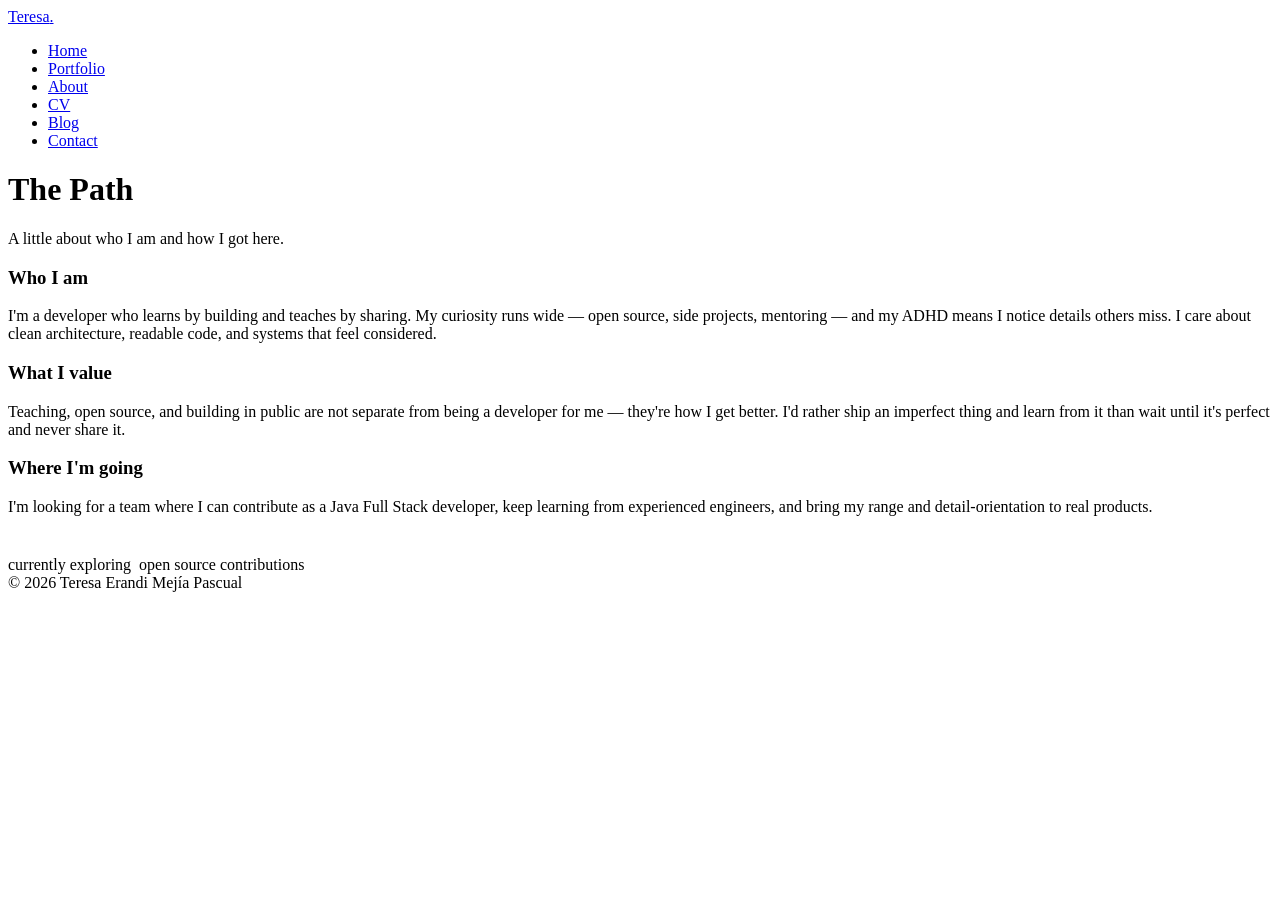
==== about.html @ 1767b1c6 "Add portfolio, about, cv, blog, contact pages" ====
<!DOCTYPE html>
<html lang="en">
<head>
  <meta charset="UTF-8" />
  <meta name="viewport" content="width=device-width, initial-scale=1.0" />
  <title>About — Teresa Erandi Mejía Pascual</title>
  <meta name="description" content="About Teresa Erandi Mejía Pascual, Java Full Stack developer." />
  <link rel="preconnect" href="https://fonts.googleapis.com" />
  <link rel="preconnect" href="https://fonts.gstatic.com" crossorigin />
  <link href="https://fonts.googleapis.com/css2?family=Fraunces:ital,opsz,wght@0,9..144,400;0,9..144,600;1,9..144,500&family=Inter:wght@400;500;600&family=JetBrains+Mono:wght@400;500&display=swap" rel="stylesheet" />
  <link rel="stylesheet" href="assets/css/style.css" />
</head>
<body>
  <nav class="nav">
    <div class="container">
      <a class="nav__brand" href="index.html">Teresa<span>.</span></a>
      <ul class="nav__links">
        <li><a href="index.html">Home</a></li>
        <li><a href="portfolio.html">Portfolio</a></li>
        <li><a href="about.html">About</a></li>
        <li><a href="cv.html">CV</a></li>
        <li><a href="blog.html">Blog</a></li>
        <li><a href="contact.html">Contact</a></li>
      </ul>
    </div>
  </nav>

  <main class="section">
    <div class="container">
      <h1 class="section__title reveal">The Path</h1>
      <p class="section__sub reveal">A little about who I am and how I got here.</p>

      <div class="grid">
        <article class="card reveal">
          <h3>Who I am</h3>
          <p>I'm a developer who learns by building and teaches by sharing. My curiosity runs wide — open source, side projects, mentoring — and my ADHD means I notice details others miss. I care about clean architecture, readable code, and systems that feel considered.</p>
        </article>

        <article class="card reveal">
          <h3>What I value</h3>
          <p>Teaching, open source, and building in public are not separate from being a developer for me — they're how I get better. I'd rather ship an imperfect thing and learn from it than wait until it's perfect and never share it.</p>
        </article>

        <article class="card reveal">
          <h3>Where I'm going</h3>
          <p>I'm looking for a team where I can contribute as a Java Full Stack developer, keep learning from experienced engineers, and bring my range and detail-orientation to real products.</p>
        </article>
      </div>

      <div class="lantern" style="margin-top:40px;">
        <span class="lantern__dot"></span>
        <span>currently exploring&nbsp;</span>
        <span class="lantern__text">open source contributions</span>
      </div>
    </div>
  </main>

  <footer class="footer">
    <div class="container">© <span id="year"></span> Teresa Erandi Mejía Pascual</div>
  </footer>
  <script src="assets/js/main.js"></script>
  <script src="assets/js/fireflies.js"></script>
  <script>document.getElementById('year').textContent = new Date().getFullYear();</script>
</body>
</html>
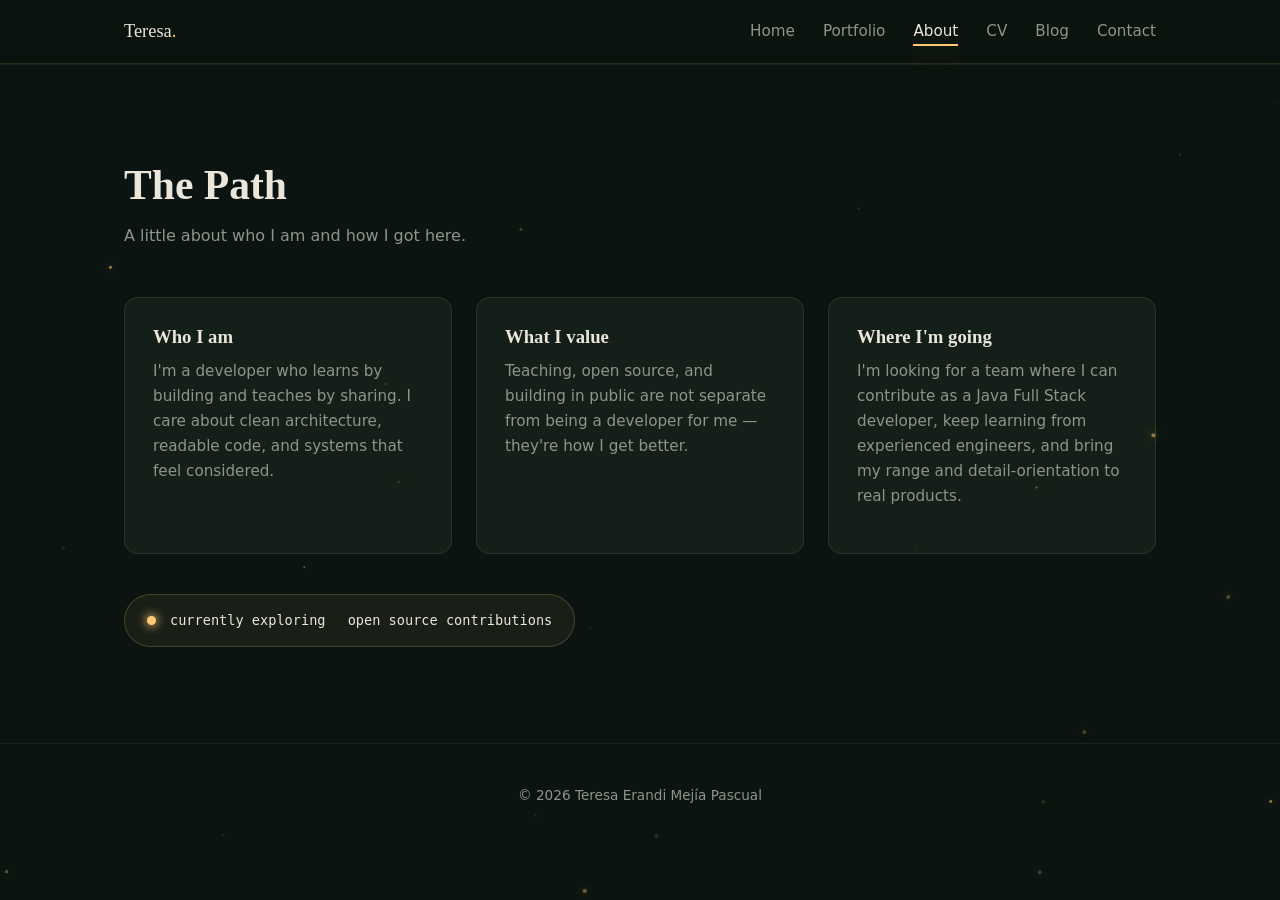
==== commit 9340b2a2: "about updated" ====
--- a/about.html
+++ b/about.html
@@ -33,12 +33,12 @@
       <div class="grid">
         <article class="card reveal">
           <h3>Who I am</h3>
-          <p>I'm a developer who learns by building and teaches by sharing. My curiosity runs wide — open source, side projects, mentoring — and my ADHD means I notice details others miss. I care about clean architecture, readable code, and systems that feel considered.</p>
+          <p>I'm a developer who learns by building and teaches by sharing. I care about clean architecture, readable code, and systems that feel considered.</p>
         </article>
 
         <article class="card reveal">
           <h3>What I value</h3>
-          <p>Teaching, open source, and building in public are not separate from being a developer for me — they're how I get better. I'd rather ship an imperfect thing and learn from it than wait until it's perfect and never share it.</p>
+          <p>Teaching, open source, and building in public are not separate from being a developer for me — they're how I get better.</p>
         </article>
 
         <article class="card reveal">
--- a/assets/css/style.css
+++ b/assets/css/style.css
@@ -0,0 +1,167 @@
+/* ============ LUMINA — Teresa Erandi Mejía Pascual ============ */
+:root {
+  --bg-forest:      #0B1410;
+  --bg-surface:     #131F18;
+  --text-parchment: #EAE6DA;
+  --text-muted:     #8A968C;
+  --accent-candle:  #FFC978;
+  --accent-firefly: #C9F27E;
+  --accent-fairy:   #7FD7E8;
+
+  --font-display: 'Fraunces', Georgia, serif;
+  --font-body:    'Inter', system-ui, sans-serif;
+  --font-mono:    'JetBrains Mono', monospace;
+
+  --radius: 14px;
+  --maxw: 1080px;
+  --nav-h: 64px;
+
+  --glow-candle: 0 0 24px rgba(255, 201, 120, .35);
+  --glow-soft:   0 0 40px rgba(255, 201, 120, .12);
+}
+
+* { box-sizing: border-box; margin: 0; padding: 0; }
+
+html { scroll-behavior: smooth; }
+
+body {
+  background: var(--bg-forest);
+  color: var(--text-parchment);
+  font-family: var(--font-body);
+  line-height: 1.65;
+  min-height: 100vh;
+  overflow-x: hidden;
+  -webkit-font-smoothing: antialiased;
+}
+
+a { color: var(--accent-candle); text-decoration: none; transition: color .25s, text-shadow .25s; }
+a:hover { color: #ffdba0; text-shadow: var(--glow-candle); }
+
+h1, h2, h3 { font-family: var(--font-display); font-weight: 600; line-height: 1.2; }
+
+.mono { font-family: var(--font-mono); font-size: .85em; letter-spacing: .02em; }
+.muted { color: var(--text-muted); }
+
+.container { max-width: var(--maxw); margin: 0 auto; padding: 0 24px; }
+
+/* ---------- Navigation ---------- */
+.nav {
+  position: sticky; top: 0; z-index: 50;
+  height: var(--nav-h);
+  display: flex; align-items: center;
+  background: rgba(11, 20, 16, .82);
+  backdrop-filter: blur(10px);
+  border-bottom: 1px solid rgba(255, 201, 120, .12);
+}
+.nav .container { display: flex; align-items: center; justify-content: space-between; width: 100%; }
+.nav__brand { font-family: var(--font-display); font-size: 1.15rem; color: var(--text-parchment); }
+.nav__brand span { color: var(--accent-candle); }
+.nav__links { display: flex; gap: 28px; list-style: none; }
+.nav__links a { color: var(--text-muted); font-size: .95rem; position: relative; }
+.nav__links a::after {
+  content: ""; position: absolute; left: 0; bottom: -6px; height: 2px; width: 0;
+  background: var(--accent-candle); box-shadow: var(--glow-candle);
+  transition: width .3s ease;
+}
+.nav__links a:hover, .nav__links a.active { color: var(--text-parchment); }
+.nav__links a:hover::after, .nav__links a.active::after { width: 100%; }
+
+/* ---------- Buttons ---------- */
+.btn {
+  display: inline-block; padding: 12px 26px; border-radius: 999px;
+  border: 1px solid var(--accent-candle); color: var(--accent-candle);
+  font-family: var(--font-mono); font-size: .85rem; letter-spacing: .04em;
+  background: transparent; cursor: pointer;
+  transition: transform .25s ease, box-shadow .3s ease, background .3s ease, color .3s ease;
+}
+.btn:hover {
+  background: var(--accent-candle); color: var(--bg-forest);
+  transform: translateY(-2px); box-shadow: var(--glow-candle);
+}
+.btn--solid { background: var(--accent-candle); color: var(--bg-forest); }
+.btn--solid:hover { background: #ffdba0; }
+
+/* ---------- Hero ---------- */
+.hero {
+  position: relative; min-height: calc(100vh - var(--nav-h));
+  display: flex; flex-direction: column; justify-content: center;
+  padding: 80px 0; overflow: hidden;
+}
+.hero::before {
+  content: ""; position: absolute; top: 30%; left: 50%; transform: translate(-50%, -50%);
+  width: 620px; height: 620px; border-radius: 50%;
+  background: radial-gradient(circle, rgba(255,201,120,.16) 0%, transparent 70%);
+  filter: blur(20px); pointer-events: none;
+  animation: pulse 7s ease-in-out infinite;
+}
+@keyframes pulse { 0%,100% { opacity: .7; } 50% { opacity: 1; } }
+.hero__eyebrow { color: var(--accent-firefly); margin-bottom: 18px; }
+.hero h1 { font-size: clamp(2.6rem, 6vw, 4.6rem); margin-bottom: 22px; }
+.hero h1 em { font-style: italic; color: var(--accent-candle); }
+.hero__tagline { font-size: clamp(1.05rem, 2vw, 1.3rem); color: var(--text-muted); max-width: 640px; margin-bottom: 36px; }
+.hero__actions { display: flex; gap: 16px; flex-wrap: wrap; margin-bottom: 48px; }
+.hero__contact { display: flex; gap: 24px; flex-wrap: wrap; font-size: .9rem; }
+.hero__scroll { margin-top: 56px; color: var(--text-muted); font-size: .8rem; letter-spacing: .1em; }
+.hero__scroll::after { content: " ↓"; animation: bob 1.8s ease-in-out infinite; display: inline-block; }
+@keyframes bob { 0%,100% { transform: translateY(0); } 50% { transform: translateY(6px); } }
+
+/* ---------- Sections ---------- */
+.section { padding: 96px 0; border-top: 1px solid rgba(255,201,120,.08); }
+.section__title { font-size: clamp(1.8rem, 3.5vw, 2.6rem); margin-bottom: 12px; }
+.section__sub { color: var(--text-muted); margin-bottom: 48px; max-width: 620px; }
+
+/* ---------- Cards / grid ---------- */
+.grid { display: grid; gap: 24px; grid-template-columns: repeat(auto-fit, minmax(280px, 1fr)); }
+.card {
+  background: var(--bg-surface); border: 1px solid rgba(255,201,120,.1);
+  border-radius: var(--radius); padding: 28px;
+  transition: transform .3s ease, box-shadow .3s ease, border-color .3s ease;
+}
+.card:hover {
+  transform: translateY(-4px);
+  box-shadow: var(--glow-soft);
+  border-color: rgba(255,201,120,.4);
+}
+.card h3 { margin-bottom: 10px; color: var(--text-parchment); }
+.card p { color: var(--text-muted); font-size: .95rem; margin-bottom: 16px; }
+.card__links { display: flex; gap: 16px; font-family: var(--font-mono); font-size: .8rem; }
+.tags { display: flex; gap: 8px; flex-wrap: wrap; margin-bottom: 16px; }
+.tag {
+  font-family: var(--font-mono); font-size: .72rem; padding: 3px 10px;
+  border-radius: 999px; border: 1px solid rgba(201,242,126,.35); color: var(--accent-firefly);
+}
+
+/* ---------- Currently exploring lantern ---------- */
+.lantern {
+  margin-top: 40px; display: inline-flex; align-items: center; gap: 14px;
+  padding: 14px 22px; border-radius: 999px;
+  background: rgba(255,201,120,.06); border: 1px solid rgba(255,201,120,.2);
+  font-family: var(--font-mono); font-size: .85rem;
+}
+.lantern__dot {
+  width: 9px; height: 9px; border-radius: 50%; background: var(--accent-candle);
+  box-shadow: 0 0 10px 2px rgba(255,201,120,.7); animation: flicker 2.4s infinite;
+}
+@keyframes flicker { 0%,100% { opacity: 1; } 50% { opacity: .4; } }
+.lantern__text { color: var(--text-parchment); transition: opacity .4s; }
+
+/* ---------- Scroll reveal ---------- */
+.reveal { opacity: 0; transform: translateY(24px); transition: opacity .7s ease, transform .7s ease; }
+.reveal.visible { opacity: 1; transform: none; }
+
+/* ---------- Footer ---------- */
+.footer {
+  padding: 40px 0; border-top: 1px solid rgba(255,201,120,.08);
+  color: var(--text-muted); font-size: .85rem; text-align: center;
+}
+
+/* ---------- Accessibility / responsive ---------- */
+@media (prefers-reduced-motion: reduce) {
+  *, *::before, *::after { animation: none !important; transition: none !important; }
+  .reveal { opacity: 1; transform: none; }
+}
+@media (max-width: 720px) {
+  .nav__links { gap: 16px; font-size: .85rem; }
+  .nav__links a { font-size: .85rem; }
+  .hero { padding: 56px 0; }
+}
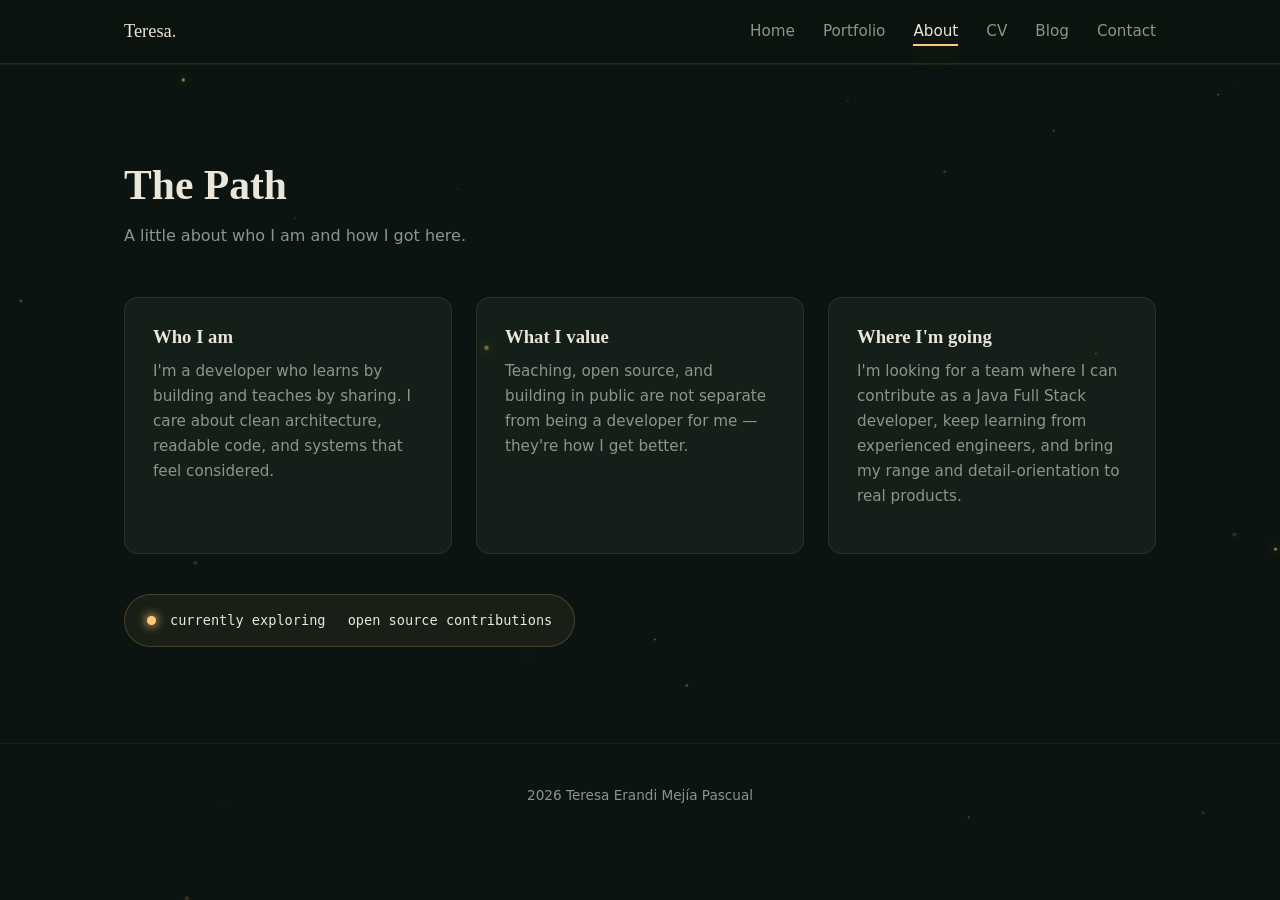
==== commit 3ffd04bb: "update on portfolio" ====
--- a/about.html
+++ b/about.html
@@ -56,7 +56,7 @@
   </main>
 
   <footer class="footer">
-    <div class="container">© <span id="year"></span> Teresa Erandi Mejía Pascual</div>
+    <div class="container"> <span id="year"></span> Teresa Erandi Mejía Pascual</div>
   </footer>
   <script src="assets/js/main.js"></script>
   <script src="assets/js/fireflies.js"></script>
